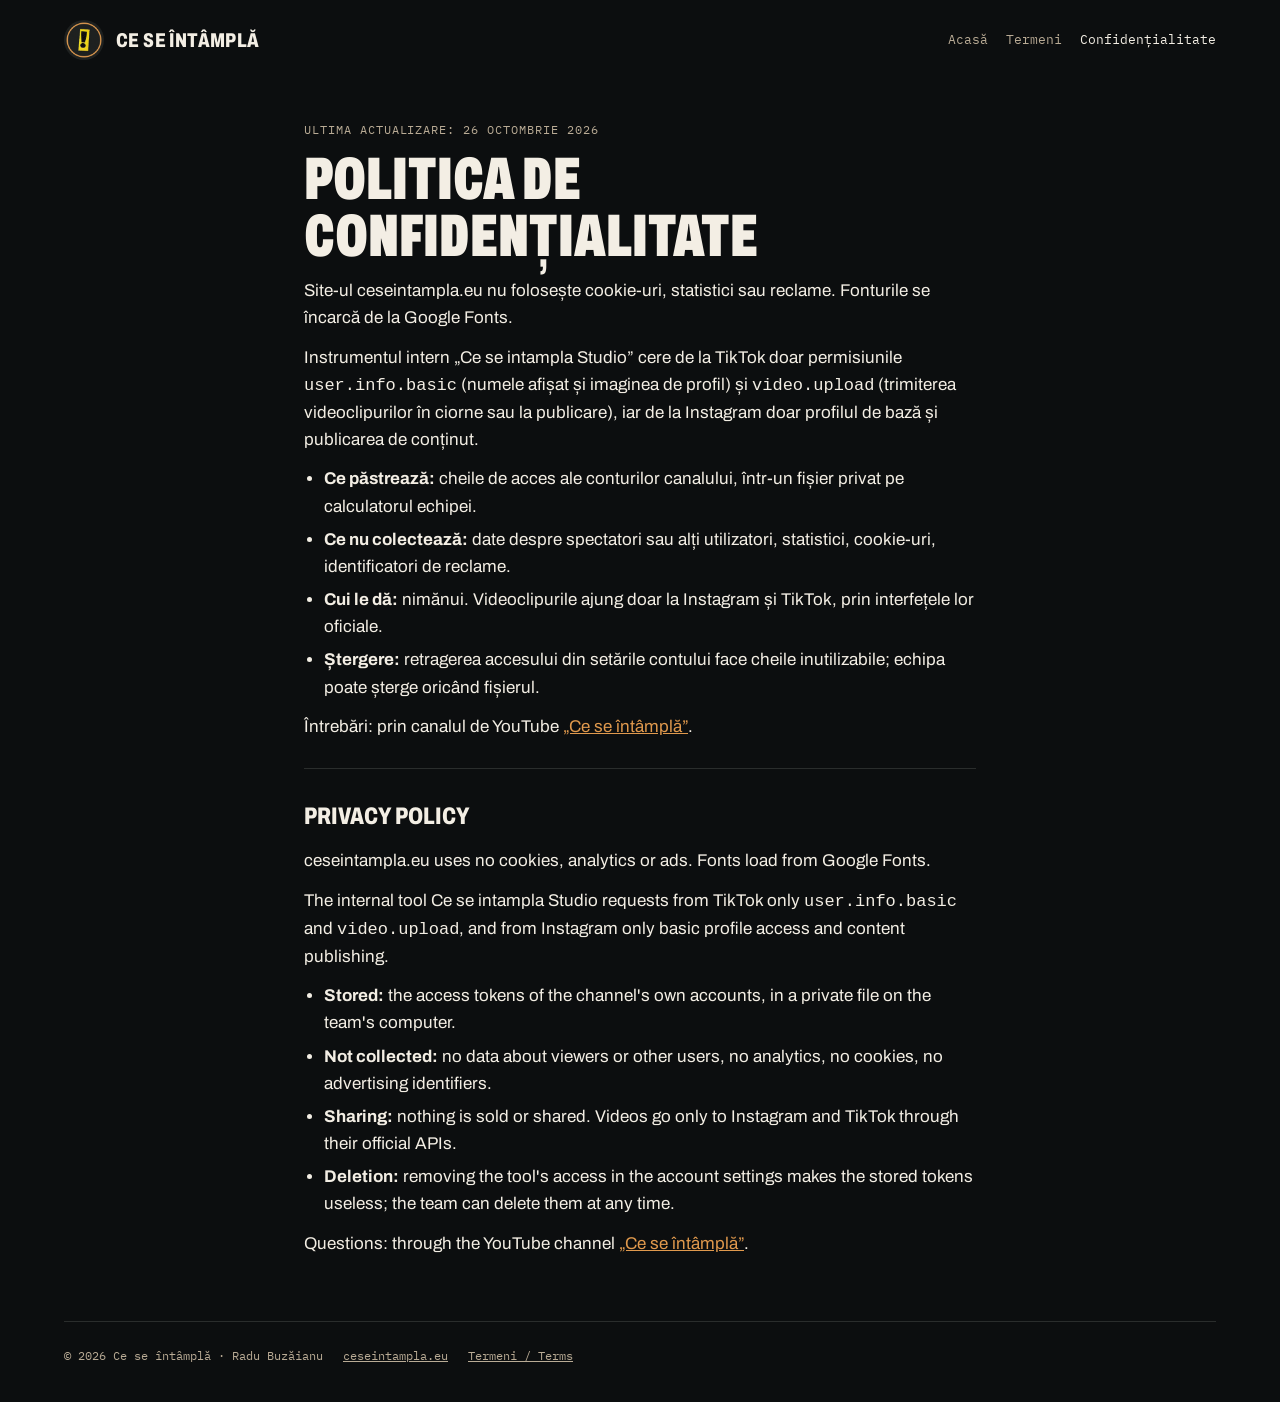
==== confidentialitate.html @ 5a436122 "Add files via upload" ====
<!doctype html>
<html lang="ro">
<head>
<meta charset="utf-8">
<meta name="viewport" content="width=device-width, initial-scale=1, viewport-fit=cover">
<title>Confidențialitate · Ce se întâmplă</title>
<link rel="icon" href="favicon.png">
<link rel="stylesheet" href="https://fonts.googleapis.com/css2?family=Archivo:wdth,wght@62..125,400;62..125,800;62..125,900&family=IBM+Plex+Mono:wght@500&display=swap">
<link rel="stylesheet" href="stil.css">
</head>
<body>
<header class="cap">
  <a class="marca" href="./"><img src="favicon.png" alt="">Ce se întâmplă</a>
  <nav><a href="./">Acasă</a><a href="termeni.html">Termeni</a><a href="confidentialitate.html" aria-current="page">Confidențialitate</a></nav>
</header>
<main>
  <section>
    <span class="eticheta">Ultima actualizare: 26 octombrie 2026</span>
    <h1>Politica de confidențialitate</h1>
    <p>Site-ul ceseintampla.eu nu folosește cookie-uri, statistici sau reclame. Fonturile se încarcă de la Google Fonts.</p>
    <p>Instrumentul intern „Ce se intampla Studio” cere de la TikTok doar permisiunile <code>user.info.basic</code> (numele afișat și imaginea de profil) și <code>video.upload</code> (trimiterea videoclipurilor în ciorne sau la publicare), iar de la Instagram doar profilul de bază și publicarea de conținut.</p>
    <ul>
      <li><strong>Ce păstrează:</strong> cheile de acces ale conturilor canalului, într-un fișier privat pe calculatorul echipei.</li>
      <li><strong>Ce nu colectează:</strong> date despre spectatori sau alți utilizatori, statistici, cookie-uri, identificatori de reclame.</li>
      <li><strong>Cui le dă:</strong> nimănui. Videoclipurile ajung doar la Instagram și TikTok, prin interfețele lor oficiale.</li>
      <li><strong>Ștergere:</strong> retragerea accesului din setările contului face cheile inutilizabile; echipa poate șterge oricând fișierul.</li>
    </ul>
    <p>Întrebări: prin canalul de YouTube <a href="https://www.youtube.com/@ceseintampla">„Ce se întâmplă”</a>.</p>
  </section>
  <hr>
  <section lang="en">
    <h2>Privacy Policy</h2>
    <p>ceseintampla.eu uses no cookies, analytics or ads. Fonts load from Google Fonts.</p>
    <p>The internal tool Ce se intampla Studio requests from TikTok only <code>user.info.basic</code> and <code>video.upload</code>, and from Instagram only basic profile access and content publishing.</p>
    <ul>
      <li><strong>Stored:</strong> the access tokens of the channel's own accounts, in a private file on the team's computer.</li>
      <li><strong>Not collected:</strong> no data about viewers or other users, no analytics, no cookies, no advertising identifiers.</li>
      <li><strong>Sharing:</strong> nothing is sold or shared. Videos go only to Instagram and TikTok through their official APIs.</li>
      <li><strong>Deletion:</strong> removing the tool's access in the account settings makes the stored tokens useless; the team can delete them at any time.</li>
    </ul>
    <p>Questions: through the YouTube channel <a href="https://www.youtube.com/@ceseintampla">„Ce se întâmplă”</a>.</p>
  </section>
</main>
<footer><span>© 2026 Ce se întâmplă · Radu Buzăianu</span><a href="./">ceseintampla.eu</a><a href="termeni.html">Termeni / Terms</a></footer>
</body>
</html>
---- stil.css ----
/* Ce se întâmplă — studio întunecat, lumină caldă (după BB) */
:root {
  --negru: #0C0E0F; --carbune: #1B1E1D; --alb: #F3EEE4; --bej: #B9AB95; --chihlimbar: #E0994D; --linie: #2A2D2C;
  --titlu: "Archivo", "Helvetica Neue", Arial, sans-serif;
  --text: "Archivo", "Helvetica Neue", Arial, sans-serif;
  --mono: "IBM Plex Mono", ui-monospace, Menlo, monospace;
  color-scheme: dark;
}
* { box-sizing: border-box; }
html { background: var(--negru); }
body { margin: 0; background: var(--negru); color: var(--alb); font-family: var(--text); font-size: 17px; line-height: 1.6;
  padding-left: max(16px, env(safe-area-inset-left, 0px)); padding-right: max(16px, env(safe-area-inset-right, 0px)); }
a { color: var(--chihlimbar); }
a:focus-visible { outline: 2px solid var(--chihlimbar); outline-offset: 3px; }
.cap { max-width: 72rem; margin: 0 auto; padding-block: 20px; display: flex; flex-wrap: wrap; gap: 12px 24px; align-items: center; justify-content: space-between; }
.cap .marca { display: flex; align-items: center; gap: 12px; color: var(--alb); text-decoration: none; font-family: var(--titlu); font-weight: 800; letter-spacing: .02em; text-transform: uppercase; font-stretch: 75%; font-size: 20px; }
.cap .marca img { width: 40px; height: 40px; border-radius: 50%; }
.cap nav { display: flex; flex-wrap: wrap; gap: 6px 18px; font-family: var(--mono); font-size: 13px; }
.cap nav a { color: var(--bej); text-decoration: none; }
.cap nav a:hover, .cap nav a[aria-current] { color: var(--alb); }
.erou { max-width: 72rem; margin: 0 auto; }
.erou img { width: 100%; height: auto; display: block; border-radius: 4px; }
main { max-width: 42rem; margin: 0 auto; padding-block: 40px 64px; display: grid; gap: 28px; }
.eticheta { font-family: var(--mono); font-size: 12px; letter-spacing: .08em; text-transform: uppercase; color: var(--bej); }
h1 { font-family: var(--titlu); font-weight: 900; font-stretch: 62%; text-transform: uppercase; font-size: clamp(36px, 8vw, 60px); line-height: .95; margin: 0; text-wrap: balance; }
h2 { font-family: var(--titlu); font-weight: 800; font-stretch: 75%; text-transform: uppercase; font-size: 24px; margin: 0; }
section { display: grid; gap: 12px; }
p, ul { margin: 0; }
ul { padding-left: 1.2em; display: grid; gap: 6px; }
.butoane { display: flex; flex-wrap: wrap; gap: 10px; }
.buton { display: inline-block; padding: 10px 16px; border: 1px solid var(--chihlimbar); border-radius: 3px; color: var(--alb); text-decoration: none; font-family: var(--mono); font-size: 14px; }
.buton.plin { background: var(--chihlimbar); color: var(--negru); }
hr { border: 0; border-top: 1px solid var(--linie); margin: 0; }
footer { max-width: 72rem; margin: 0 auto; padding-block: 24px 40px; border-top: 1px solid var(--linie); display: flex; flex-wrap: wrap; gap: 8px 20px; font-family: var(--mono); font-size: 12px; color: var(--bej); }
footer a { color: var(--bej); }
.en { color: var(--bej); font-size: 15px; }
main > *, section > * { min-width: 0; }
p, li { overflow-wrap: anywhere; }
code { overflow-wrap: anywhere; }
@media (max-width: 480px) { body { font-size: 16px; } .cap nav { width: 100%; } }
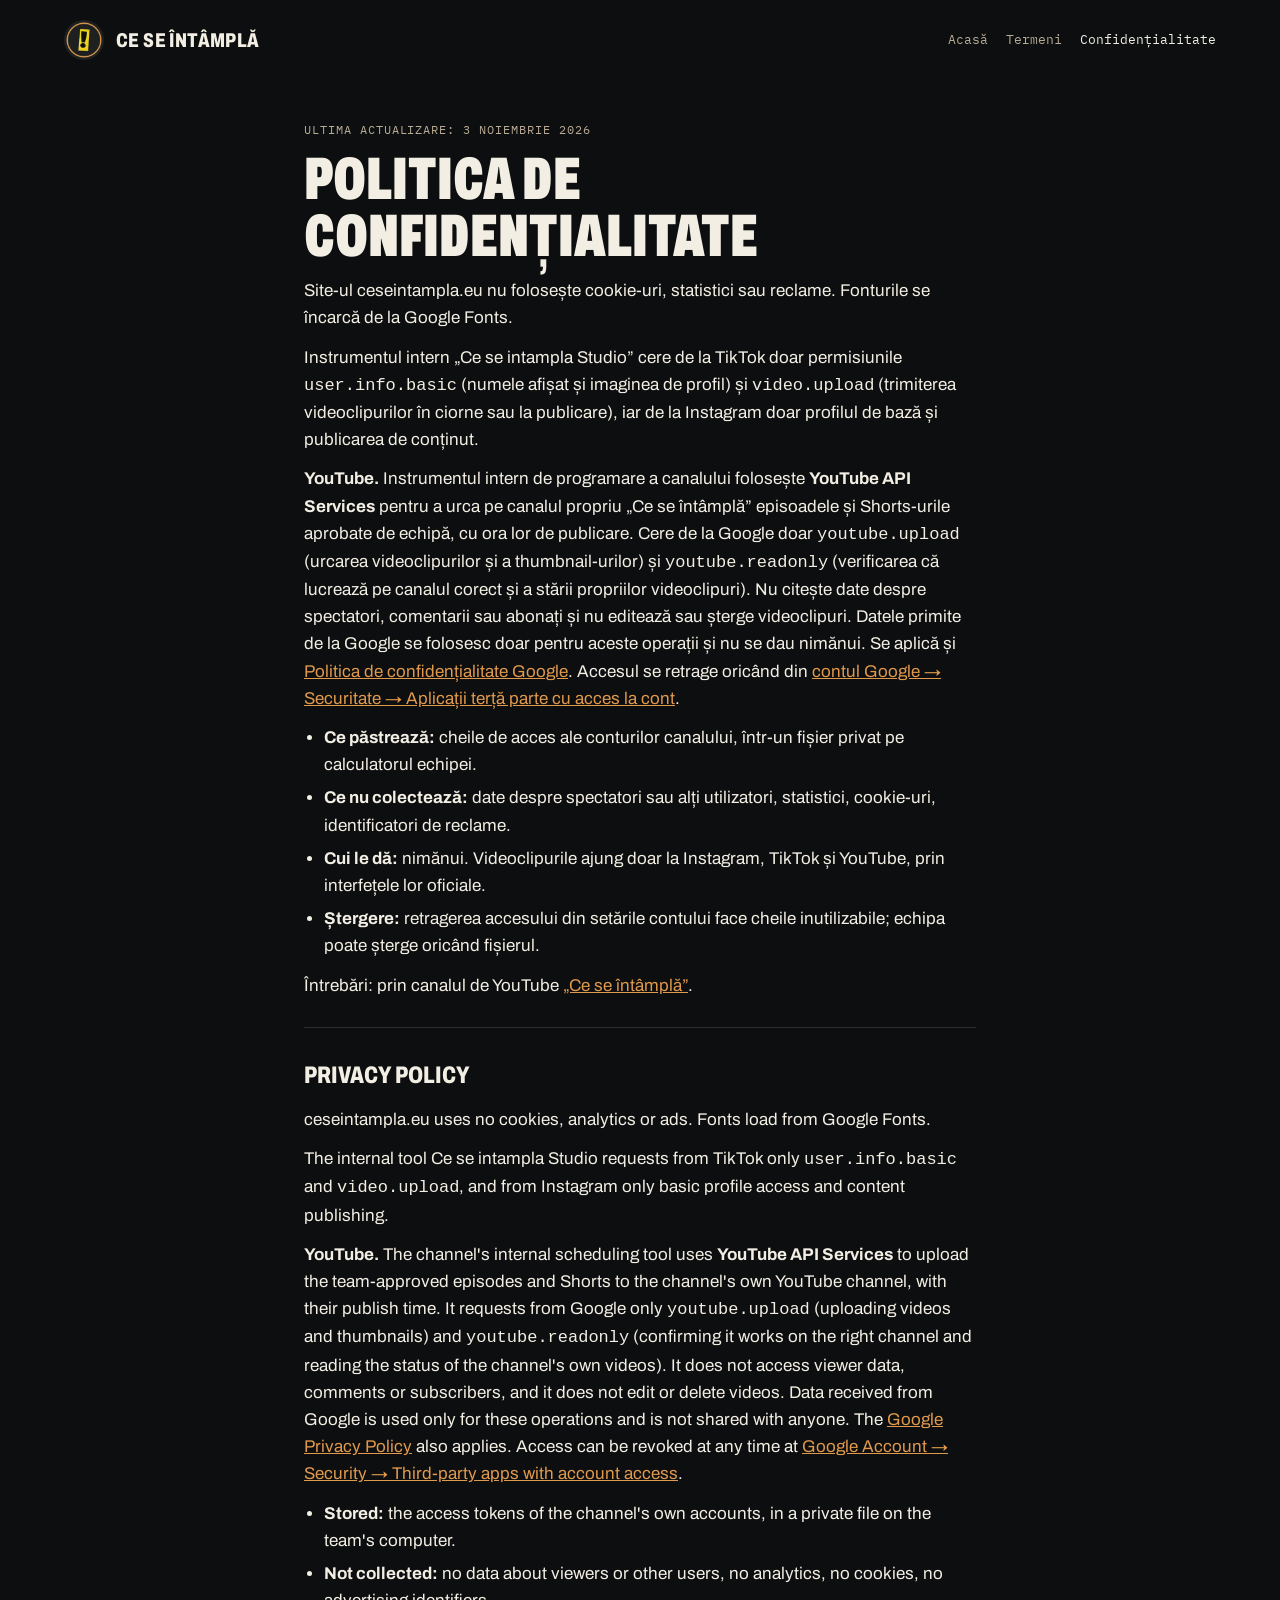
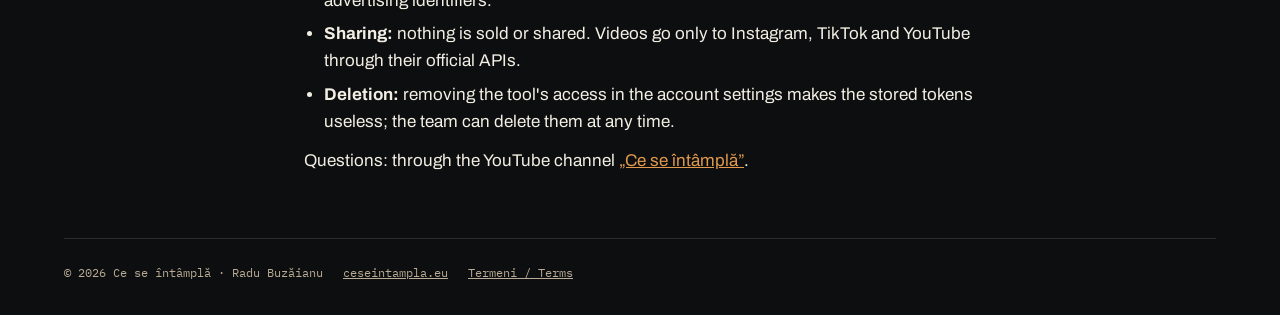
==== commit d56f6302: "Confidențialitate și termeni: YouTube API Services" ====
--- a/confidentialitate.html
+++ b/confidentialitate.html
@@ -15,14 +15,15 @@
 </header>
 <main>
   <section>
-    <span class="eticheta">Ultima actualizare: 26 octombrie 2026</span>
+    <span class="eticheta">Ultima actualizare: 3 noiembrie 2026</span>
     <h1>Politica de confidențialitate</h1>
     <p>Site-ul ceseintampla.eu nu folosește cookie-uri, statistici sau reclame. Fonturile se încarcă de la Google Fonts.</p>
     <p>Instrumentul intern „Ce se intampla Studio” cere de la TikTok doar permisiunile <code>user.info.basic</code> (numele afișat și imaginea de profil) și <code>video.upload</code> (trimiterea videoclipurilor în ciorne sau la publicare), iar de la Instagram doar profilul de bază și publicarea de conținut.</p>
+    <p><strong>YouTube.</strong> Instrumentul intern de programare a canalului folosește <strong>YouTube API Services</strong> pentru a urca pe canalul propriu „Ce se întâmplă” episoadele și Shorts-urile aprobate de echipă, cu ora lor de publicare. Cere de la Google doar <code>youtube.upload</code> (urcarea videoclipurilor și a thumbnail-urilor) și <code>youtube.readonly</code> (verificarea că lucrează pe canalul corect și a stării propriilor videoclipuri). Nu citește date despre spectatori, comentarii sau abonați și nu editează sau șterge videoclipuri. Datele primite de la Google se folosesc doar pentru aceste operații și nu se dau nimănui. Se aplică și <a href="https://policies.google.com/privacy">Politica de confidențialitate Google</a>. Accesul se retrage oricând din <a href="https://myaccount.google.com/permissions">contul Google → Securitate → Aplicații terță parte cu acces la cont</a>.</p>
     <ul>
       <li><strong>Ce păstrează:</strong> cheile de acces ale conturilor canalului, într-un fișier privat pe calculatorul echipei.</li>
       <li><strong>Ce nu colectează:</strong> date despre spectatori sau alți utilizatori, statistici, cookie-uri, identificatori de reclame.</li>
-      <li><strong>Cui le dă:</strong> nimănui. Videoclipurile ajung doar la Instagram și TikTok, prin interfețele lor oficiale.</li>
+      <li><strong>Cui le dă:</strong> nimănui. Videoclipurile ajung doar la Instagram, TikTok și YouTube, prin interfețele lor oficiale.</li>
       <li><strong>Ștergere:</strong> retragerea accesului din setările contului face cheile inutilizabile; echipa poate șterge oricând fișierul.</li>
     </ul>
     <p>Întrebări: prin canalul de YouTube <a href="https://www.youtube.com/@ceseintampla">„Ce se întâmplă”</a>.</p>
@@ -32,10 +33,11 @@
     <h2>Privacy Policy</h2>
     <p>ceseintampla.eu uses no cookies, analytics or ads. Fonts load from Google Fonts.</p>
     <p>The internal tool Ce se intampla Studio requests from TikTok only <code>user.info.basic</code> and <code>video.upload</code>, and from Instagram only basic profile access and content publishing.</p>
+    <p><strong>YouTube.</strong> The channel's internal scheduling tool uses <strong>YouTube API Services</strong> to upload the team-approved episodes and Shorts to the channel's own YouTube channel, with their publish time. It requests from Google only <code>youtube.upload</code> (uploading videos and thumbnails) and <code>youtube.readonly</code> (confirming it works on the right channel and reading the status of the channel's own videos). It does not access viewer data, comments or subscribers, and it does not edit or delete videos. Data received from Google is used only for these operations and is not shared with anyone. The <a href="https://policies.google.com/privacy">Google Privacy Policy</a> also applies. Access can be revoked at any time at <a href="https://myaccount.google.com/permissions">Google Account → Security → Third-party apps with account access</a>.</p>
     <ul>
       <li><strong>Stored:</strong> the access tokens of the channel's own accounts, in a private file on the team's computer.</li>
       <li><strong>Not collected:</strong> no data about viewers or other users, no analytics, no cookies, no advertising identifiers.</li>
-      <li><strong>Sharing:</strong> nothing is sold or shared. Videos go only to Instagram and TikTok through their official APIs.</li>
+      <li><strong>Sharing:</strong> nothing is sold or shared. Videos go only to Instagram, TikTok and YouTube through their official APIs.</li>
       <li><strong>Deletion:</strong> removing the tool's access in the account settings makes the stored tokens useless; the team can delete them at any time.</li>
     </ul>
     <p>Questions: through the YouTube channel <a href="https://www.youtube.com/@ceseintampla">„Ce se întâmplă”</a>.</p>
